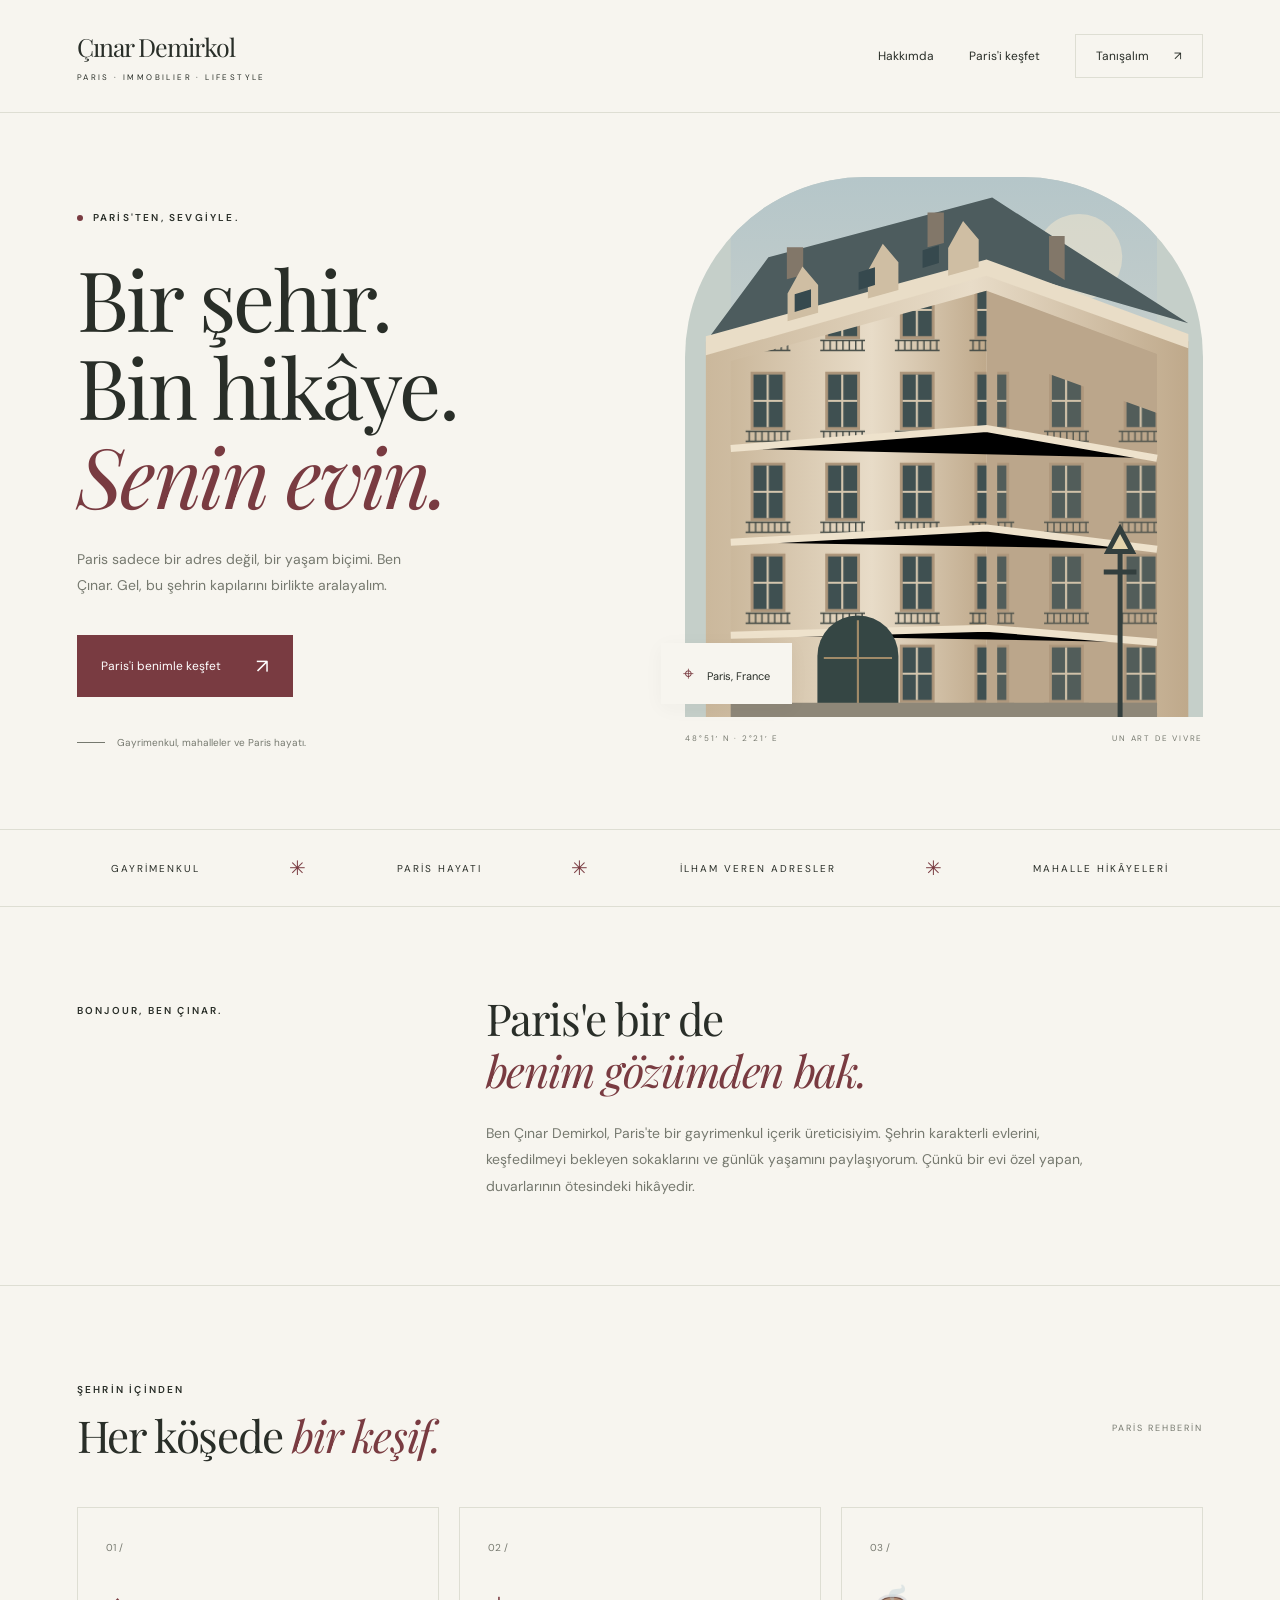
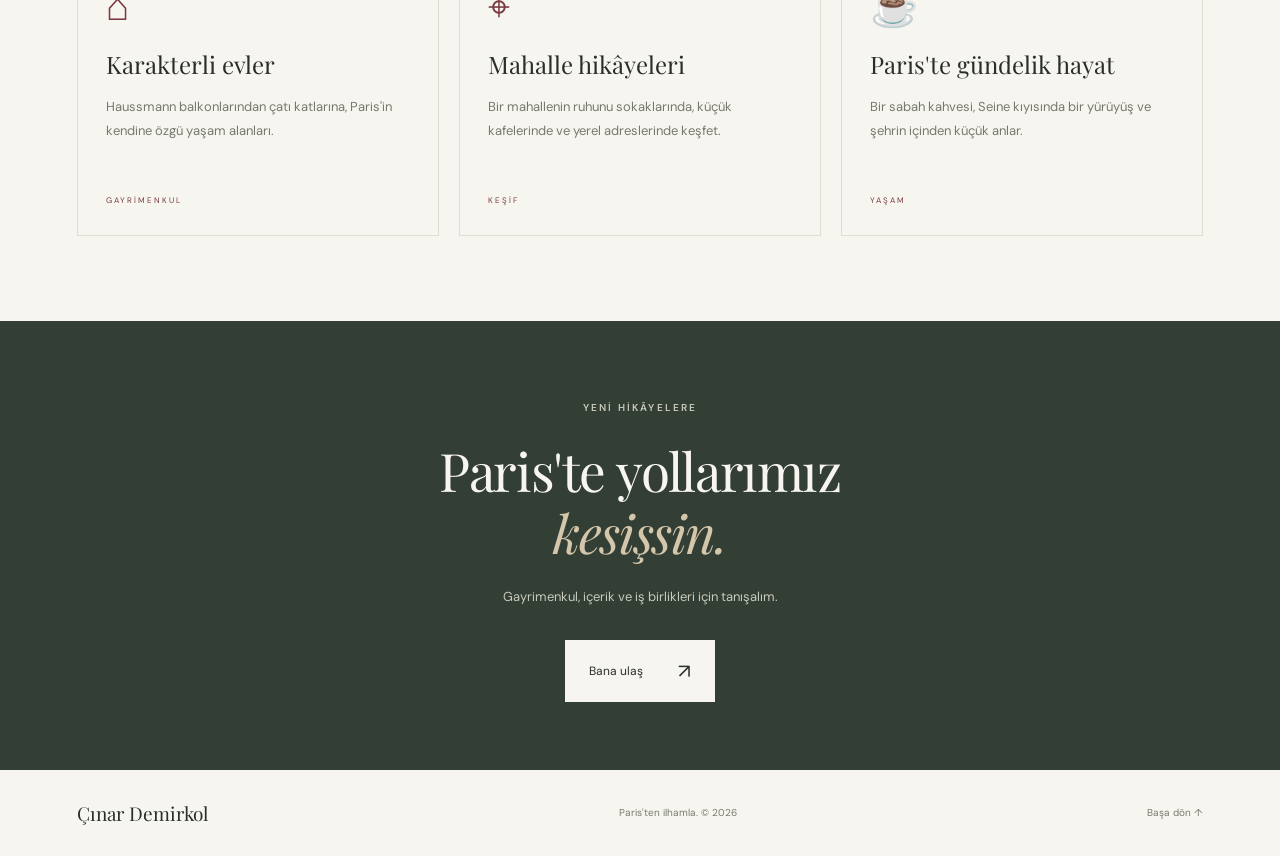
==== index.html @ bc97e122 "Portfolio sitesinin ilk surumu" ====
<!DOCTYPE html>
<html lang="tr">
<head>
  <meta charset="UTF-8">
  <meta name="viewport" content="width=device-width, initial-scale=1.0">
  <meta name="description" content="Çınar Demirkol ile Paris'in gayrimenkul dünyasını, mahallelerini ve ilham veren yaşam alanlarını keşfedin.">
  <title>Çınar Demirkol — Paris'te bir yaşam</title>
  <link rel="stylesheet" href="style.css">
</head>
<body>
  <header class="header">
    <a class="logo" href="#">Çınar Demirkol<span>PARIS · IMMOBILIER · LIFESTYLE</span></a>
    <nav aria-label="Ana menü">
      <a href="#hakkimda">Hakkımda</a>
      <a href="#kesfet">Paris'i keşfet</a>
      <a class="nav-contact" href="#iletisim">Tanışalım <span aria-hidden="true">↗</span></a>
    </nav>
  </header>

  <main>
    <section class="hero" aria-labelledby="hero-title">
      <div class="hero-copy">
        <p class="eyebrow"><span></span> PARİS'TEN, SEVGİYLE.</p>
        <h1 id="hero-title">Bir şehir.<br>Bin hikâye.<br><em>Senin evin.</em></h1>
        <p class="intro">Paris sadece bir adres değil, bir yaşam biçimi. Ben Çınar. Gel, bu şehrin kapılarını birlikte aralayalım.</p>
        <a class="button" href="#kesfet">Paris'i benimle keşfet <span aria-hidden="true">↗</span></a>
        <div class="hero-note"><span class="note-line"></span> Gayrimenkul, mahalleler ve Paris hayatı.</div>
      </div>
      <div class="hero-art">
        <svg class="architecture" viewBox="0 0 600 760" xmlns="http://www.w3.org/2000/svg" role="img" aria-labelledby="art-title">
          <title id="art-title">Paris'in klasik balkonlu binalarından ilham alan mimari illüstrasyon</title>
          <defs>
            <linearGradient id="sky" x2="0" y2="1"><stop stop-color="#b5c6c9"/><stop offset="1" stop-color="#e6ded0"/></linearGradient>
            <linearGradient id="stone"><stop stop-color="#cbb89c"/><stop offset=".55" stop-color="#e8dcc8"/><stop offset="1" stop-color="#bfa98b"/></linearGradient>
            <pattern id="windows" width="105" height="128" patternUnits="userSpaceOnUse">
              <rect x="28" y="18" width="49" height="82" fill="#ad967b"/>
              <rect x="32" y="22" width="41" height="74" fill="#3f5051"/>
              <path d="M52 22v74M32 59h41" stroke="#d4c6ae" stroke-width="3"/>
              <path d="M21 102h63M21 116h63M26 101v16m9-16v16m9-16v16m9-16v16m9-16v16m9-16v16m9-16v16" stroke="#424944" stroke-width="2"/>
            </pattern>
          </defs>
          <rect width="600" height="760" fill="url(#sky)"/>
          <circle cx="490" cy="113" r="61" fill="#f1e6ce" opacity=".55"/>
          <path d="M-35 232 360 124 644 231v529H-35Z" fill="url(#stone)"/>
          <path d="m-35 232 88-119 315-84 276 177-284-82Z" fill="#4d5c5e"/>
          <path d="M-35 224 360 116l284 105v20L360 139-35 251Z" fill="#e9ddc7"/>
          <path d="M79 144v-45h23v39m175-39V50h23v43m148 38V83h22v62" fill="#827769"/>
          <path d="m80 164 21-38 22 26v39l-43 12Zm113-32 21-38 22 26v39l-43 12Zm113-32 21-38 22 26v39l-43 12Z" fill="#cfbea3"/>
          <path d="m90 165 23-7v25l-23 7m90-56 23-7v25l-23 7m90-56 23-7v25l-23 7" fill="#36494e"/>
          <path d="M0 259 360 160v600H0Z" fill="url(#stone)"/>
          <path d="m360 160 240 89v511H360Z" fill="#bba68b"/>
          <path d="M0 259 360 160v600H0Z" fill="url(#windows)"/>
          <path d="m375 251 225 81v428H375Z" fill="url(#windows)" opacity=".85"/>
          <g stroke="#eee2cc" stroke-width="10"><path d="m0 382 360-28 240 42M0 514l360-20 240 30M0 645l360-10 240 20"/></g>
          <path d="M122 760V674a57 57 0 0 1 114 0v86" fill="#354644"/>
          <path d="M179 624v136m-48-83h96" stroke="#a18b69" stroke-width="3"/>
          <path d="M0 740h600v20H0Z" fill="#8e8778"/>
          <path d="M548 760V528m-23 28h46m-40-29 17-32 17 32Z" stroke="#333f3e" stroke-width="7" fill="#e3d3ac"/>
        </svg>
        <div class="art-caption"><span>48°51′ N · 2°21′ E</span><span>UN ART DE VIVRE</span></div>
        <div class="location-tag"><span aria-hidden="true">⌖</span> Paris, France</div>
      </div>
    </section>

    <div class="ticker" aria-label="İçerik konuları"><span>GAYRİMENKUL</span><i>✳</i><span>PARİS HAYATI</span><i>✳</i><span>İLHAM VEREN ADRESLER</span><i>✳</i><span>MAHALLE HİKÂYELERİ</span></div>

    <section class="about section" id="hakkimda">
      <p class="eyebrow">BONJOUR, BEN ÇINAR.</p>
      <div><h2>Paris'e bir de<br><em>benim gözümden bak.</em></h2><p>Ben Çınar Demirkol, Paris'te bir gayrimenkul içerik üreticisiyim. Şehrin karakterli evlerini, keşfedilmeyi bekleyen sokaklarını ve günlük yaşamını paylaşıyorum. Çünkü bir evi özel yapan, duvarlarının ötesindeki hikâyedir.</p></div>
    </section>

    <section class="discover section" id="kesfet">
      <div class="section-heading"><div><p class="eyebrow">ŞEHRİN İÇİNDEN</p><h2>Her köşede <em>bir keşif.</em></h2></div><span class="small-label">PARİS REHBERİN</span></div>
      <div class="cards">
        <article class="card"><span class="card-number">01 /</span><div class="card-icon" aria-hidden="true">⌂</div><h3>Karakterli evler</h3><p>Haussmann balkonlarından çatı katlarına, Paris'in kendine özgü yaşam alanları.</p><span class="card-label">GAYRİMENKUL</span></article>
        <article class="card"><span class="card-number">02 /</span><div class="card-icon" aria-hidden="true">⌖</div><h3>Mahalle hikâyeleri</h3><p>Bir mahallenin ruhunu sokaklarında, küçük kafelerinde ve yerel adreslerinde keşfet.</p><span class="card-label">KEŞİF</span></article>
        <article class="card"><span class="card-number">03 /</span><div class="card-icon" aria-hidden="true">☕</div><h3>Paris'te gündelik hayat</h3><p>Bir sabah kahvesi, Seine kıyısında bir yürüyüş ve şehrin içinden küçük anlar.</p><span class="card-label">YAŞAM</span></article>
      </div>
    </section>

    <section class="contact section" id="iletisim"><p class="eyebrow">YENİ HİKÂYELERE</p><h2>Paris'te yollarımız<br><em>kesişsin.</em></h2><p>Gayrimenkul, içerik ve iş birlikleri için tanışalım.</p><a class="button light" href="mailto:EMAIL_ADRESINIZ">Bana ulaş <span aria-hidden="true">↗</span></a></section>
  </main>
  <footer><a class="footer-name" href="#">Çınar Demirkol</a><span>Paris'ten ilhamla. © 2026</span><a href="#">Başa dön ↑</a></footer>
</body>
</html>
---- style.css ----
@import url('https://fonts.googleapis.com/css2?family=DM+Sans:wght@400;500;600;700&family=Playfair+Display:ital,wght@0,400;0,500;1,400;1,500&display=swap');

:root{--paper:#f7f5ef;--ink:#292e28;--muted:#76796f;--wine:#793b41;--line:#deded3}
*{box-sizing:border-box}html{scroll-behavior:smooth;scroll-padding-top:30px}body{margin:0;background:var(--paper);color:var(--ink);font-family:'DM Sans',Arial,sans-serif}a{color:inherit;text-decoration:none}a:focus-visible{outline:3px solid var(--wine);outline-offset:6px}.header{max-width:1400px;margin:auto;padding:30px 6%;display:flex;align-items:center;justify-content:space-between;border-bottom:1px solid var(--line)}.logo{font-family:'Playfair Display',Georgia,serif;font-size:25px;letter-spacing:-1px}.logo span{display:block;font-family:'DM Sans',Arial,sans-serif;font-size:8px;letter-spacing:2.4px;margin-top:9px}.header nav{display:flex;align-items:center;gap:35px;font-size:12px}.header nav a:hover{color:var(--wine)}.nav-contact{border:1px solid var(--line);padding:13px 20px}.nav-contact span{margin-left:22px}.hero{max-width:1400px;margin:auto;padding:64px 6% 58px;display:grid;grid-template-columns:1.05fr 1fr;gap:65px;align-items:center}.eyebrow{font-size:10px;font-weight:600;letter-spacing:2.2px;line-height:1.8}.hero .eyebrow{display:flex;align-items:center;gap:10px}.eyebrow span{height:6px;width:6px;border-radius:50%;background:var(--wine)}h1,h2{font-family:'Playfair Display',Georgia,serif;font-weight:400;letter-spacing:-2.5px}h1{font-size:clamp(58px,6.5vw,91px);line-height:1.06;margin:27px 0}em{font-weight:400;color:var(--wine)}.intro{max-width:350px;font-size:14px;line-height:1.9;color:var(--muted)}.button{display:inline-flex;gap:35px;align-items:center;padding:18px 24px;background:var(--wine);color:white;font-size:12px;margin-top:22px;transition:background .2s,transform .2s}.button:hover{background:#582a30;transform:translateY(-2px)}.button span{font-size:20px}.hero-note{display:flex;align-items:center;gap:12px;font-size:10px;color:var(--muted);margin-top:39px}.note-line{width:28px;height:1px;background:var(--muted)}.hero-art{position:relative;padding-bottom:28px}.architecture{display:block;width:100%;height:540px;object-fit:cover;border-radius:180px 180px 0 0;background:#c5cfc9}.art-caption{display:flex;justify-content:space-between;margin-top:16px;font-size:8px;letter-spacing:1.8px;color:var(--muted)}.location-tag{position:absolute;left:-24px;bottom:67px;padding:18px 22px;background:var(--paper);box-shadow:0 4px 20px #292e280a;font-size:11px}.location-tag span{color:var(--wine);font-size:19px;margin-right:10px}.ticker{border-top:1px solid var(--line);border-bottom:1px solid var(--line);padding:25px 6%;display:flex;justify-content:space-around;align-items:center;gap:20px;font-size:10px;letter-spacing:2px}.ticker i{font-style:normal;color:var(--wine);font-size:20px}.section{max-width:1400px;margin:auto;padding:85px 6%}.about{display:grid;grid-template-columns:1fr 2fr;gap:50px;border-bottom:1px solid var(--line)}h2{font-size:44px;line-height:1.18;margin:0 0 24px;letter-spacing:-1.4px}.about p:not(.eyebrow){font-size:14px;line-height:1.9;color:var(--muted);max-width:620px;margin-bottom:0}.section-heading{display:flex;justify-content:space-between;align-items:center;margin-bottom:22px}.small-label{font-size:9px;letter-spacing:2px;color:var(--muted)}.cards{display:grid;grid-template-columns:repeat(3,1fr);gap:20px}.card{border:1px solid var(--line);padding:27px 28px 30px}.card-number{font-size:10px;color:var(--muted)}.card-icon{font-size:39px;color:var(--wine);margin:25px 0 18px;height:49px}h3{font-family:'Playfair Display',Georgia,serif;font-size:24px;font-weight:400;margin:0 0 15px}.card p{font-size:13px;line-height:1.9;color:var(--muted);min-height:74px}.card-label{display:block;margin-top:26px;font-size:8px;letter-spacing:2px;color:var(--wine)}.contact{max-width:none;text-align:center;background:#333e35;color:var(--paper);padding:68px 6%}.contact .eyebrow{color:#c8cbbc}.contact h2{font-size:53px;margin-top:22px}.contact em{color:#d4c6aa}.contact>p:not(.eyebrow){font-size:13px;color:#c8cbbc}.light{background:var(--paper);color:var(--ink)}.light:hover{background:#dfd7c8}footer{max-width:1400px;margin:auto;padding:30px 6%;display:flex;justify-content:space-between;align-items:center;font-size:10px;color:var(--muted)}.footer-name{font-family:'Playfair Display',Georgia,serif;font-size:19px;color:var(--ink)}
@media(min-width:1500px){.architecture{height:600px}}
@media(max-width:800px){.header{padding:24px 6%}.header nav{gap:18px}.header nav>a:not(.nav-contact){display:none}.hero{gap:30px;padding-top:40px}.architecture{height:440px}.hero-note{line-height:1.7}h1{font-size:61px}.about{grid-template-columns:1fr;gap:20px}.section{padding:60px 6%}.cards{gap:12px}.card{padding:22px 18px}h3{font-size:21px}.ticker{font-size:8px;letter-spacing:1px;gap:12px}.small-label{display:none}}
@media(max-width:560px){.logo{font-size:21px}.logo span{font-size:7px;letter-spacing:1.6px}.nav-contact{padding:11px 13px}.nav-contact span{margin-left:10px}.hero{grid-template-columns:1fr;gap:35px}.hero-copy{padding-bottom:5px}h1{font-size:68px}.intro{max-width:100%}.architecture{height:440px;border-radius:160px 160px 0 0}.location-tag{left:-10px}.hero-note{margin-top:27px}.ticker{flex-wrap:wrap;justify-content:center;padding:20px 6%;gap:12px 18px}.ticker i:last-of-type{display:none}.cards{grid-template-columns:1fr}.card{padding:25px}.card p{min-height:0}.card-icon{margin-top:16px}h2{font-size:37px}.contact h2{font-size:45px}footer{flex-wrap:wrap;gap:20px}footer span{order:3;width:100%}}
@media(prefers-reduced-motion:reduce){html{scroll-behavior:auto}.button{transition:none}}
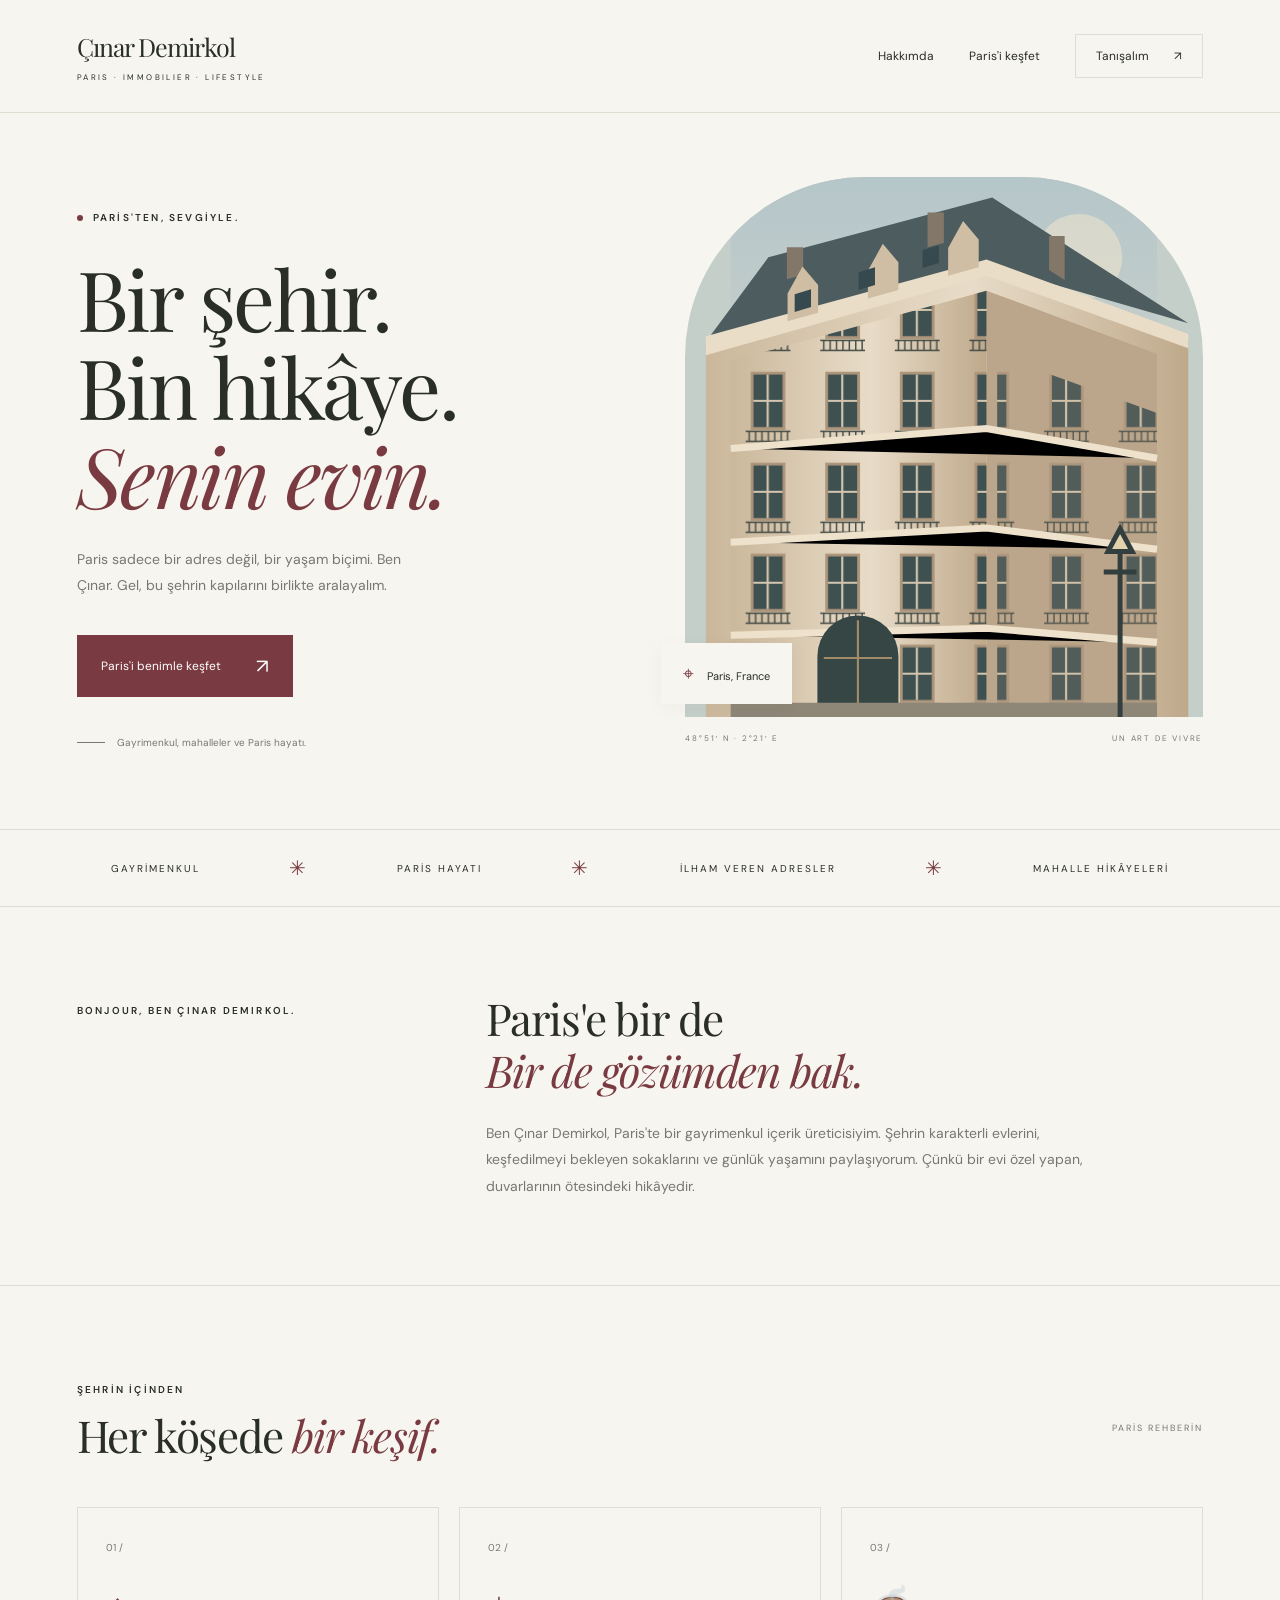
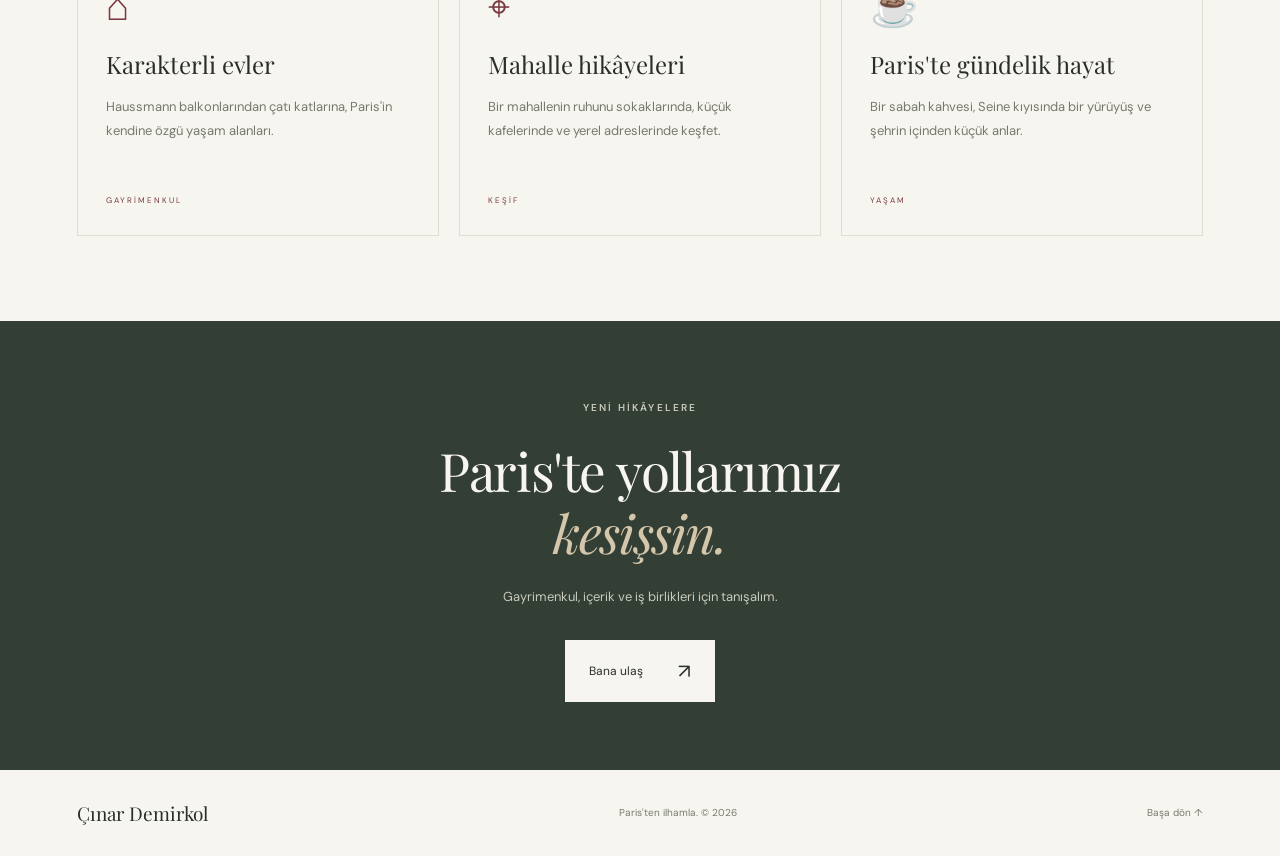
==== commit e45033ce: "HTML dosyalari ve ana sayfa guncellendi" ====
--- a/index.html
+++ b/index.html
@@ -1,12 +1,15 @@
 <!DOCTYPE html>
 <html lang="tr">
+
 <head>
   <meta charset="UTF-8">
   <meta name="viewport" content="width=device-width, initial-scale=1.0">
-  <meta name="description" content="Çınar Demirkol ile Paris'in gayrimenkul dünyasını, mahallelerini ve ilham veren yaşam alanlarını keşfedin.">
+  <meta name="description"
+    content="Çınar Demirkol ile Paris'in gayrimenkul dünyasını, mahallelerini ve ilham veren yaşam alanlarını keşfedin.">
   <title>Çınar Demirkol — Paris'te bir yaşam</title>
   <link rel="stylesheet" href="style.css">
 </head>
+
 <body>
   <header class="header">
     <a class="logo" href="#">Çınar Demirkol<span>PARIS · IMMOBILIER · LIFESTYLE</span></a>
@@ -22,64 +25,110 @@
       <div class="hero-copy">
         <p class="eyebrow"><span></span> PARİS'TEN, SEVGİYLE.</p>
         <h1 id="hero-title">Bir şehir.<br>Bin hikâye.<br><em>Senin evin.</em></h1>
-        <p class="intro">Paris sadece bir adres değil, bir yaşam biçimi. Ben Çınar. Gel, bu şehrin kapılarını birlikte aralayalım.</p>
+        <p class="intro">Paris sadece bir adres değil, bir yaşam biçimi. Ben Çınar. Gel, bu şehrin kapılarını birlikte
+          aralayalım.</p>
         <a class="button" href="#kesfet">Paris'i benimle keşfet <span aria-hidden="true">↗</span></a>
         <div class="hero-note"><span class="note-line"></span> Gayrimenkul, mahalleler ve Paris hayatı.</div>
       </div>
       <div class="hero-art">
-        <svg class="architecture" viewBox="0 0 600 760" xmlns="http://www.w3.org/2000/svg" role="img" aria-labelledby="art-title">
+        <svg class="architecture" viewBox="0 0 600 760" xmlns="http://www.w3.org/2000/svg" role="img"
+          aria-labelledby="art-title">
           <title id="art-title">Paris'in klasik balkonlu binalarından ilham alan mimari illüstrasyon</title>
           <defs>
-            <linearGradient id="sky" x2="0" y2="1"><stop stop-color="#b5c6c9"/><stop offset="1" stop-color="#e6ded0"/></linearGradient>
-            <linearGradient id="stone"><stop stop-color="#cbb89c"/><stop offset=".55" stop-color="#e8dcc8"/><stop offset="1" stop-color="#bfa98b"/></linearGradient>
+            <linearGradient id="sky" x2="0" y2="1">
+              <stop stop-color="#b5c6c9" />
+              <stop offset="1" stop-color="#e6ded0" />
+            </linearGradient>
+            <linearGradient id="stone">
+              <stop stop-color="#cbb89c" />
+              <stop offset=".55" stop-color="#e8dcc8" />
+              <stop offset="1" stop-color="#bfa98b" />
+            </linearGradient>
             <pattern id="windows" width="105" height="128" patternUnits="userSpaceOnUse">
-              <rect x="28" y="18" width="49" height="82" fill="#ad967b"/>
-              <rect x="32" y="22" width="41" height="74" fill="#3f5051"/>
-              <path d="M52 22v74M32 59h41" stroke="#d4c6ae" stroke-width="3"/>
-              <path d="M21 102h63M21 116h63M26 101v16m9-16v16m9-16v16m9-16v16m9-16v16m9-16v16m9-16v16" stroke="#424944" stroke-width="2"/>
+              <rect x="28" y="18" width="49" height="82" fill="#ad967b" />
+              <rect x="32" y="22" width="41" height="74" fill="#3f5051" />
+              <path d="M52 22v74M32 59h41" stroke="#d4c6ae" stroke-width="3" />
+              <path d="M21 102h63M21 116h63M26 101v16m9-16v16m9-16v16m9-16v16m9-16v16m9-16v16m9-16v16" stroke="#424944"
+                stroke-width="2" />
             </pattern>
           </defs>
-          <rect width="600" height="760" fill="url(#sky)"/>
-          <circle cx="490" cy="113" r="61" fill="#f1e6ce" opacity=".55"/>
-          <path d="M-35 232 360 124 644 231v529H-35Z" fill="url(#stone)"/>
-          <path d="m-35 232 88-119 315-84 276 177-284-82Z" fill="#4d5c5e"/>
-          <path d="M-35 224 360 116l284 105v20L360 139-35 251Z" fill="#e9ddc7"/>
-          <path d="M79 144v-45h23v39m175-39V50h23v43m148 38V83h22v62" fill="#827769"/>
-          <path d="m80 164 21-38 22 26v39l-43 12Zm113-32 21-38 22 26v39l-43 12Zm113-32 21-38 22 26v39l-43 12Z" fill="#cfbea3"/>
-          <path d="m90 165 23-7v25l-23 7m90-56 23-7v25l-23 7m90-56 23-7v25l-23 7" fill="#36494e"/>
-          <path d="M0 259 360 160v600H0Z" fill="url(#stone)"/>
-          <path d="m360 160 240 89v511H360Z" fill="#bba68b"/>
-          <path d="M0 259 360 160v600H0Z" fill="url(#windows)"/>
-          <path d="m375 251 225 81v428H375Z" fill="url(#windows)" opacity=".85"/>
-          <g stroke="#eee2cc" stroke-width="10"><path d="m0 382 360-28 240 42M0 514l360-20 240 30M0 645l360-10 240 20"/></g>
-          <path d="M122 760V674a57 57 0 0 1 114 0v86" fill="#354644"/>
-          <path d="M179 624v136m-48-83h96" stroke="#a18b69" stroke-width="3"/>
-          <path d="M0 740h600v20H0Z" fill="#8e8778"/>
-          <path d="M548 760V528m-23 28h46m-40-29 17-32 17 32Z" stroke="#333f3e" stroke-width="7" fill="#e3d3ac"/>
+          <rect width="600" height="760" fill="url(#sky)" />
+          <circle cx="490" cy="113" r="61" fill="#f1e6ce" opacity=".55" />
+          <path d="M-35 232 360 124 644 231v529H-35Z" fill="url(#stone)" />
+          <path d="m-35 232 88-119 315-84 276 177-284-82Z" fill="#4d5c5e" />
+          <path d="M-35 224 360 116l284 105v20L360 139-35 251Z" fill="#e9ddc7" />
+          <path d="M79 144v-45h23v39m175-39V50h23v43m148 38V83h22v62" fill="#827769" />
+          <path d="m80 164 21-38 22 26v39l-43 12Zm113-32 21-38 22 26v39l-43 12Zm113-32 21-38 22 26v39l-43 12Z"
+            fill="#cfbea3" />
+          <path d="m90 165 23-7v25l-23 7m90-56 23-7v25l-23 7m90-56 23-7v25l-23 7" fill="#36494e" />
+          <path d="M0 259 360 160v600H0Z" fill="url(#stone)" />
+          <path d="m360 160 240 89v511H360Z" fill="#bba68b" />
+          <path d="M0 259 360 160v600H0Z" fill="url(#windows)" />
+          <path d="m375 251 225 81v428H375Z" fill="url(#windows)" opacity=".85" />
+          <g stroke="#eee2cc" stroke-width="10">
+            <path d="m0 382 360-28 240 42M0 514l360-20 240 30M0 645l360-10 240 20" />
+          </g>
+          <path d="M122 760V674a57 57 0 0 1 114 0v86" fill="#354644" />
+          <path d="M179 624v136m-48-83h96" stroke="#a18b69" stroke-width="3" />
+          <path d="M0 740h600v20H0Z" fill="#8e8778" />
+          <path d="M548 760V528m-23 28h46m-40-29 17-32 17 32Z" stroke="#333f3e" stroke-width="7" fill="#e3d3ac" />
         </svg>
         <div class="art-caption"><span>48°51′ N · 2°21′ E</span><span>UN ART DE VIVRE</span></div>
         <div class="location-tag"><span aria-hidden="true">⌖</span> Paris, France</div>
       </div>
     </section>
 
-    <div class="ticker" aria-label="İçerik konuları"><span>GAYRİMENKUL</span><i>✳</i><span>PARİS HAYATI</span><i>✳</i><span>İLHAM VEREN ADRESLER</span><i>✳</i><span>MAHALLE HİKÂYELERİ</span></div>
+    <div class="ticker" aria-label="İçerik konuları"><span>GAYRİMENKUL</span><i>✳</i><span>PARİS
+        HAYATI</span><i>✳</i><span>İLHAM VEREN ADRESLER</span><i>✳</i><span>MAHALLE HİKÂYELERİ</span></div>
 
     <section class="about section" id="hakkimda">
-      <p class="eyebrow">BONJOUR, BEN ÇINAR.</p>
-      <div><h2>Paris'e bir de<br><em>benim gözümden bak.</em></h2><p>Ben Çınar Demirkol, Paris'te bir gayrimenkul içerik üreticisiyim. Şehrin karakterli evlerini, keşfedilmeyi bekleyen sokaklarını ve günlük yaşamını paylaşıyorum. Çünkü bir evi özel yapan, duvarlarının ötesindeki hikâyedir.</p></div>
+      <p class="eyebrow">BONJOUR, BEN ÇINAR DEMIRKOL.</p>
+      <div>
+        <h2>Paris'e bir de<br><em>Bir de gözümden bak.</em></h2>
+        <p>Ben Çınar Demirkol, Paris'te bir gayrimenkul içerik üreticisiyim. Şehrin karakterli evlerini, keşfedilmeyi
+          bekleyen sokaklarını ve günlük yaşamını paylaşıyorum. Çünkü bir evi özel yapan, duvarlarının ötesindeki
+          hikâyedir.</p>
+      </div>
     </section>
 
     <section class="discover section" id="kesfet">
-      <div class="section-heading"><div><p class="eyebrow">ŞEHRİN İÇİNDEN</p><h2>Her köşede <em>bir keşif.</em></h2></div><span class="small-label">PARİS REHBERİN</span></div>
+      <div class="section-heading">
+        <div>
+          <p class="eyebrow">ŞEHRİN İÇİNDEN</p>
+          <h2>Her köşede <em>bir keşif.</em></h2>
+        </div><span class="small-label">PARİS REHBERİN</span>
+      </div>
       <div class="cards">
-        <article class="card"><span class="card-number">01 /</span><div class="card-icon" aria-hidden="true">⌂</div><h3>Karakterli evler</h3><p>Haussmann balkonlarından çatı katlarına, Paris'in kendine özgü yaşam alanları.</p><span class="card-label">GAYRİMENKUL</span></article>
-        <article class="card"><span class="card-number">02 /</span><div class="card-icon" aria-hidden="true">⌖</div><h3>Mahalle hikâyeleri</h3><p>Bir mahallenin ruhunu sokaklarında, küçük kafelerinde ve yerel adreslerinde keşfet.</p><span class="card-label">KEŞİF</span></article>
-        <article class="card"><span class="card-number">03 /</span><div class="card-icon" aria-hidden="true">☕</div><h3>Paris'te gündelik hayat</h3><p>Bir sabah kahvesi, Seine kıyısında bir yürüyüş ve şehrin içinden küçük anlar.</p><span class="card-label">YAŞAM</span></article>
+        <article class="card"><span class="card-number">01 /</span>
+          <div class="card-icon" aria-hidden="true">⌂</div>
+          <h3>Karakterli evler</h3>
+          <p>Haussmann balkonlarından çatı katlarına, Paris'in kendine özgü yaşam alanları.</p><span
+            class="card-label">GAYRİMENKUL</span>
+        </article>
+        <article class="card"><span class="card-number">02 /</span>
+          <div class="card-icon" aria-hidden="true">⌖</div>
+          <h3>Mahalle hikâyeleri</h3>
+          <p>Bir mahallenin ruhunu sokaklarında, küçük kafelerinde ve yerel adreslerinde keşfet.</p><span
+            class="card-label">KEŞİF</span>
+        </article>
+        <article class="card"><span class="card-number">03 /</span>
+          <div class="card-icon" aria-hidden="true">☕</div>
+          <h3>Paris'te gündelik hayat</h3>
+          <p>Bir sabah kahvesi, Seine kıyısında bir yürüyüş ve şehrin içinden küçük anlar.</p><span
+            class="card-label">YAŞAM</span>
+        </article>
       </div>
     </section>
 
-    <section class="contact section" id="iletisim"><p class="eyebrow">YENİ HİKÂYELERE</p><h2>Paris'te yollarımız<br><em>kesişsin.</em></h2><p>Gayrimenkul, içerik ve iş birlikleri için tanışalım.</p><a class="button light" href="mailto:EMAIL_ADRESINIZ">Bana ulaş <span aria-hidden="true">↗</span></a></section>
+    <section class="contact section" id="iletisim">
+      <p class="eyebrow">YENİ HİKÂYELERE</p>
+      <h2>Paris'te yollarımız<br><em>kesişsin.</em></h2>
+      <p>Gayrimenkul, içerik ve iş birlikleri için tanışalım.</p><a class="button light"
+        href="mailto:EMAIL_ADRESINIZ">Bana ulaş <span aria-hidden="true">↗</span></a>
+    </section>
   </main>
-  <footer><a class="footer-name" href="#">Çınar Demirkol</a><span>Paris'ten ilhamla. © 2026</span><a href="#">Başa dön ↑</a></footer>
+  <footer><a class="footer-name" href="#">Çınar Demirkol</a><span>Paris'ten ilhamla. © 2026</span><a href="#">Başa dön
+      ↑</a></footer>
 </body>
-</html>
+
+</html>
